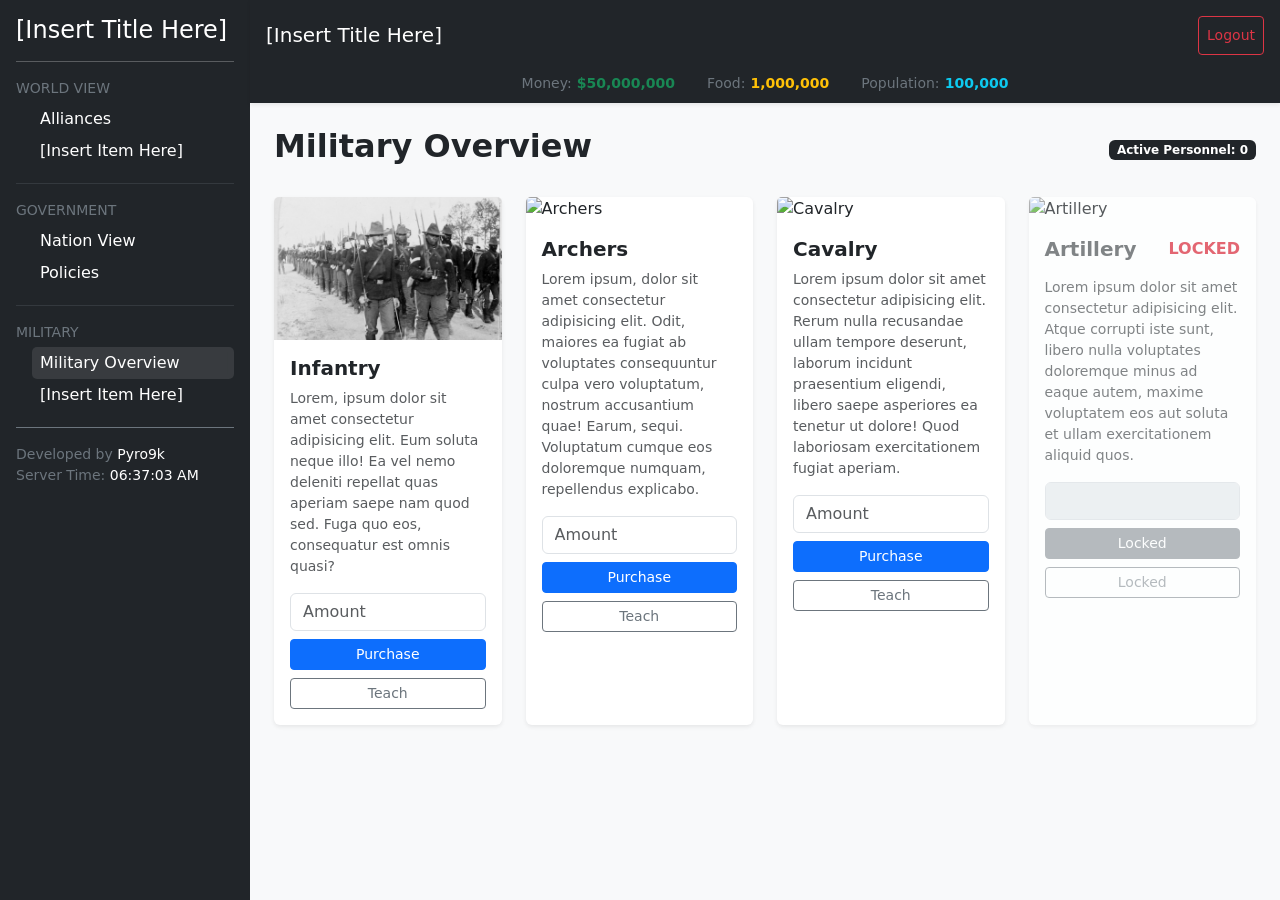
==== assets/html/militaryOverview.html @ dd0cb606 "first commit" ====
<!DOCTYPE html>
<html lang="en">

<head>
    <meta charset="UTF-8">
    <meta name="viewport" content="width=device-width, initial-scale=1.0">
    <title>Military Overview</title>
    <!-- Bootstrap Stylesheet -->
    <link href="https://cdn.jsdelivr.net/npm/bootstrap@5.3.8/dist/css/bootstrap.min.css" rel="stylesheet"
        integrity="sha384-sRIl4kxILFvY47J16cr9ZwB07vP4J8+LH7qKQnuqkuIAvNWLzeN8tE5YBujZqJLB" crossorigin="anonymous">

    <!-- Custom Stylesheet -->
    <link rel="stylesheet" href="../css/style.css">
</head>

<body class="bg-light">

    <div class="container-fluid p-0">
        <!-- Sidebar -->
        <div class="sidebar bg-dark text-white p-3">
            <h4>[Insert Title Here]</h4>
            <hr>

            <!-- World View -->
            <div class="mb-3" id="worldView">
                <p class="text-uppercase text-secondary small mb-1">World View</p>

                <ul class="nav flex-column ms-3">
                    <li class="nav-item"><a href="../html/alliances.html" class="nav-link text-white px-2 py-1">Alliances</a></li>
                    <li class="nav-item"><a href="../html/construction.html" class="nav-link text-white px-2 py-1">[Insert Item Here]</a></li>
                </ul>
            </div>
            <hr class="border-secondary opacity-25">

            <!-- Government -->
            <div class="  mb-3" id="government">
                <p class="text-uppercase text-secondary small mb-1">Government</p>

                <ul class="nav flex-column ms-3">
                    <li class="nav-item fs-bolder"><a href="../html/nationView.html" class="nav-link text-white px-2 py-1 ">Nation
                            View</a></li>
                    <li class="nav-item"><a href="../html/construction.html" class="nav-link text-white px-2 py-1">Policies</a></li>
                </ul>
            </div>
            <hr class=" border-secondary opacity-25">

            <!-- Military -->
            <div class="  mb-3" id="military">
                <p class="text-uppercase text-secondary small mb-1">Military</p>

                <ul class="nav flex-column ms-3">
                    <li class="nav-item"><a href="../html/militaryOverview.html" class="nav-link text-white px-2 py-1 active">Military Overview</a></li>
                    <li class="nav-item"><a href="../html/construction.html" class="nav-link text-white px-2 py-1">[Insert Item Here]</a></li>
                </ul>
            </div>


            <div class="sidebar-footer mt-auto pt-3 border-top border-secondary">
                <p class="small text-secondary mb-0">Developed by <span class="text-white">Pyro9k</span></p>
                <p class="small text-secondary mb-1">Server Time: <span class="text-white" id="serverTime"></span></p>

            </div>
        </div>

        <!-- Main Content -->
        <div class="main d-flex flex-column">

            <!-- Topbar -->
            <nav class=" navbar navbar-dark bg-dark px-3 shadow-sm topbar d-flex flex-column align-items-stretch">

                <div class="d-flex justify-content-between align-items-center w-100 py-2">
                    <div class="navbar-brand-wrapper">
                        <span class="navbar-brand mb-0 h5">[Insert Title Here]</span>
                    </div>

                    <div class="topbar-right">
                        <button class="btn btn-outline-danger btn-sm py-2">Logout</button>
                    </div>
                </div>

                <div class="d-flex justify-content-center border-secondary mt-1 pt-1">
                    <div class="resource-item mx-3">
                        <small class="text-secondary">Money:</small>
                        <small class="text-success fw-bold">$50,000,000</small>
                    </div>
                    <div class="resource-item mx-3">
                        <small class="text-secondary">Food:</small>
                        <small class="text-warning fw-bold">1,000,000</small>
                    </div>
                    <div class="resource-item mx-3">
                        <small class="text-secondary">Population:</small>
                        <small class="text-info fw-bold">100,000</small>
                    </div>
                </div>

            </nav>

            <!-- Military Overview Body -->
            <div class="p-4 flex-grow-1">
                <div class="d-flex justify-content-between align-items-center mb-4">
                    <h2 class="fw-bold">Military Overview</h2>
                    <span class="badge bg-dark">Active Personnel: 0</span>
                </div>
                
                <!-- Military Cards -->
                <div class="row g-4">
                    <div class="col-md-6 col-lg-3">
                        <div class="card h-100 border-0 shadow-sm">
                            <img src="../images/Infantry.png" class="card-img-top" alt="Infantry">
                            <div class="card-body">
                                <h5 class="card-title fw-bold">Infantry</h5>
                                <p class="card-text small text-muted">Lorem, ipsum dolor sit amet consectetur adipisicing elit. Eum soluta neque illo! Ea vel nemo deleniti repellat quas aperiam saepe nam quod sed. Fuga quo eos, consequatur est omnis quasi?</p>
                                <input type="number" class="form-control mb-2" placeholder="Amount" min="1">
                                <div class="d-grid gap-2">
                                    <button class="btn btn-primary btn-sm btn-military">Purchase</button>
                                    <button class="btn btn-outline-secondary btn-sm btn-military">Teach</button>
                                </div>
                            </div>
                        </div>
                    </div>
            
                    <div class="col-md-6 col-lg-3">
                        <div class="card h-100 border-0 shadow-sm">
                            <img src="../images//Archers.png" class="card-img-top" alt="Archers">
                            <div class="card-body">
                                <h5 class="card-title fw-bold">Archers</h5>
                                <p class="card-text small text-muted">Lorem ipsum, dolor sit amet consectetur adipisicing elit. Odit, maiores ea fugiat ab voluptates consequuntur culpa vero voluptatum, nostrum accusantium quae! Earum, sequi. Voluptatum cumque eos doloremque numquam, repellendus explicabo.</p>
                                <input type="number" class="form-control mb-2" placeholder="Amount" min="1">
                                <div class="d-grid gap-2">
                                    <button class="btn btn-primary btn-sm btn-military">Purchase</button>
                                    <button class="btn btn-outline-secondary btn-sm btn-military">Teach</button>
                                </div>
                            </div>
                        </div>
                    </div>
            
                    <div class="col-md-6 col-lg-3">
                        <div class="card h-100 border-0 shadow-sm">
                            <img src="../images/Cavalry.png" class="card-img-top" alt="Cavalry">
                            <div class="card-body">
                                <h5 class="card-title fw-bold">Cavalry</h5>
                                <p class="card-text small text-muted">Lorem ipsum dolor sit amet consectetur adipisicing elit. Rerum nulla recusandae ullam tempore deserunt, laborum incidunt praesentium eligendi, libero saepe asperiores ea tenetur ut dolore! Quod laboriosam exercitationem fugiat aperiam.</p>
                                <input type="number" class="form-control mb-2" placeholder="Amount" min="1">
                                <div class="d-grid gap-2">
                                    <button class="btn btn-primary btn-sm btn-military">Purchase</button>
                                    <button class="btn btn-outline-secondary btn-sm btn-military">Teach</button>
                                </div>
                            </div>
                        </div>
                    </div>
            
                    <div class="col-md-6 col-lg-3">
                        <div class="card h-100 border-0 shadow-sm position-relative opacity-75 grayscale">
                            <img src="../images/artillery .png" class="card-img-top"
                                alt="Artillery">
                            <div class="card-body">
                                <div class="d-flex justify-content-between">
                                    <h5 class="card-title fw-bold text-muted">Artillery</h5>
                                    <p class="text-danger fw-bold">LOCKED</p>
                                </div>
                                <p class="card-text small text-muted">Lorem ipsum dolor sit amet consectetur adipisicing elit. Atque corrupti iste sunt, libero nulla voluptates doloremque minus ad eaque autem, maxime voluptatem eos aut soluta et ullam exercitationem aliquid quos.</p>
                                <input type="number" class="form-control mb-2" disabled>
                                <div class="d-grid gap-2">
                                    <button class="btn btn-secondary btn-sm disabled">Locked</button>
                                    <button class="btn btn-outline-secondary btn-sm disabled">Locked</button>
                                </div>
                            </div>
                        </div>
                    </div>
                </div>
            </div>


        </div>

    </div>

    <!-- Bootstrap and custom stylesheets -->
    <script src="https://cdn.jsdelivr.net/npm/bootstrap@5.3.8/dist/js/bootstrap.bundle.min.js"
        integrity="sha384-FKyoEForCGlyvwx9Hj09JcYn3nv7wiPVlz7YYwJrWVcXK/BmnVDxM+D2scQbITxI"
        crossorigin="anonymous"></script>

    <script src="../js/military.js">

    </script>
    <script src="../js/index.js">

    </script>
</body>

</html>
---- assets/css/style.css ----
* {
    margin: 0;
    padding: 0;
}

.hide {
    display: none !important;
}

/* Sidebar Styles */

.sidebar {
    width: 250px;
    height: 100vh;
    position: fixed;
    top: 0;
    left: 0;
}

.sidebar .nav-link {
    border-radius: 5px;
    transition: 0.2s;
}

.sidebar .nav-link:hover {
    background: rgba(255, 255, 255, 0.1);
}

.nav-link.active {
    background: rgba(255, 255, 255, 0.1);
}

/* Main styles */

.main {
    margin-left: 250px;
    width: calc(100% - 250px);
    min-height: 100vh;
    display: flex;
    flex-direction: column;
}


.topbar {
    width: 100%;
    min-height: 50px;
    position: sticky;
    top: 0;
    z-index: 1000;
}
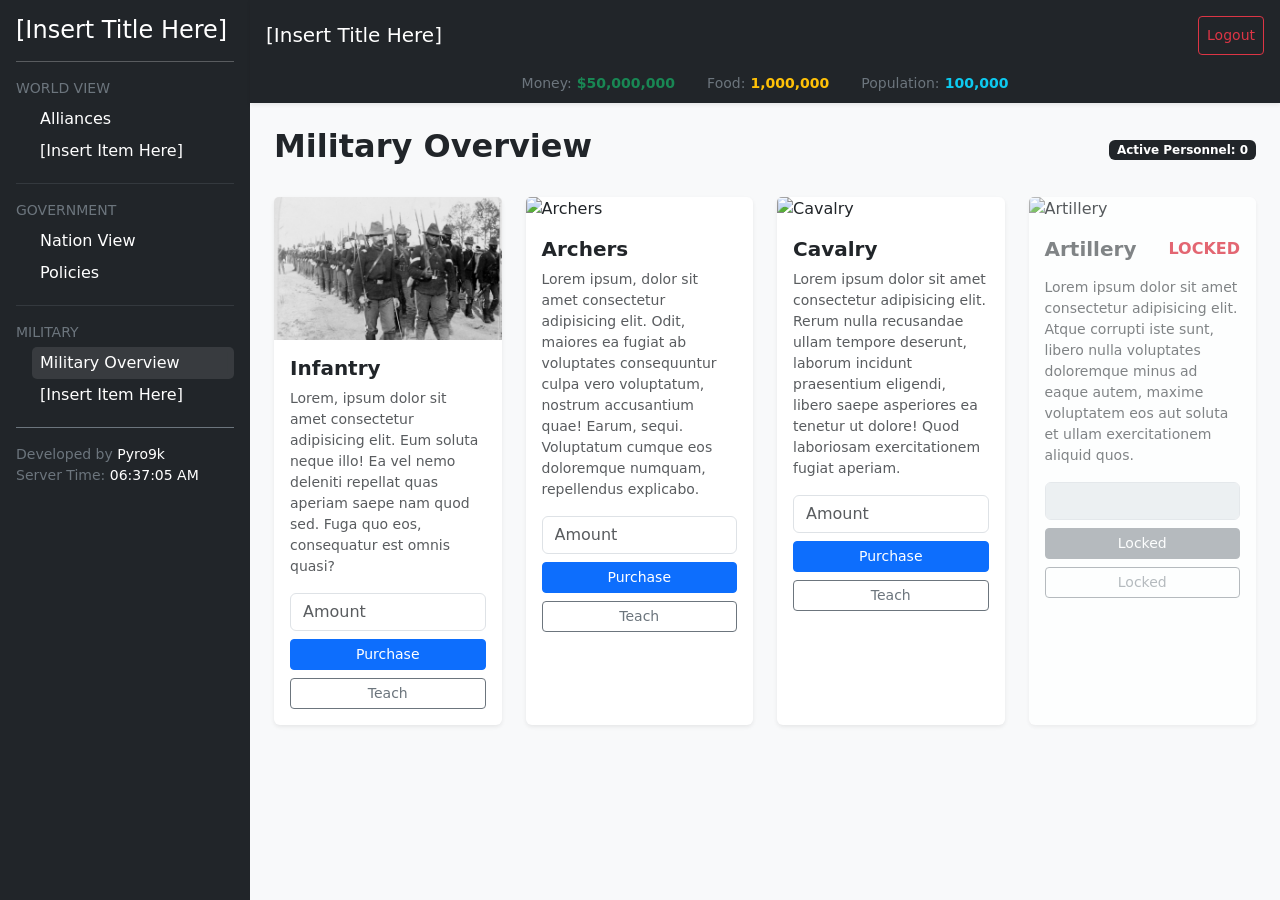
==== commit 1fbc122c: "edited details" ====
--- a/assets/html/militaryOverview.html
+++ b/assets/html/militaryOverview.html
@@ -151,7 +151,7 @@
             
                     <div class="col-md-6 col-lg-3">
                         <div class="card h-100 border-0 shadow-sm position-relative opacity-75 grayscale">
-                            <img src="../images/artillery .png" class="card-img-top"
+                            <img src="../images/artillery.png" class="card-img-top"
                                 alt="Artillery">
                             <div class="card-body">
                                 <div class="d-flex justify-content-between">
